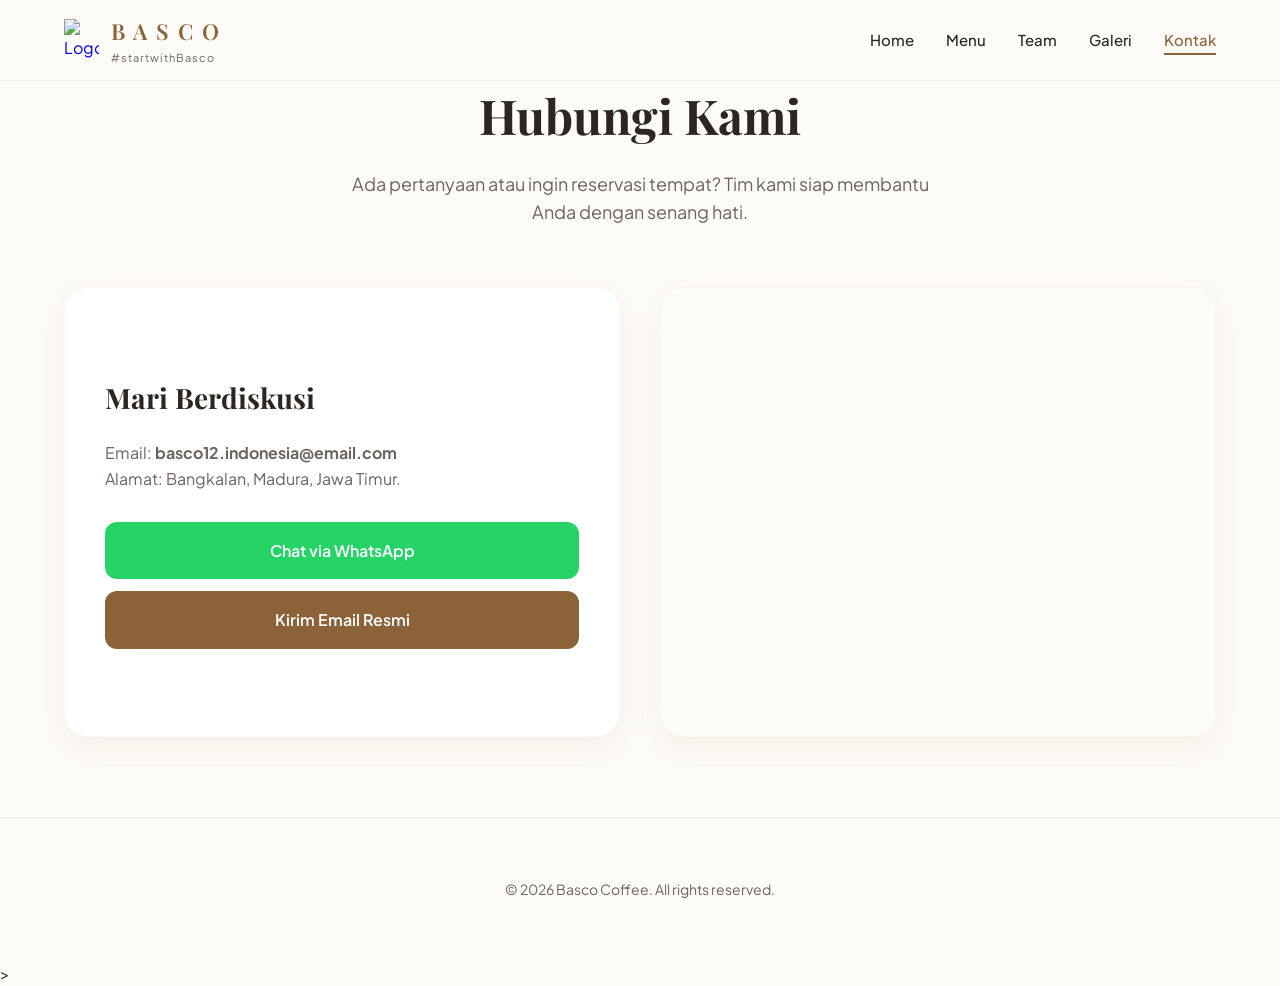
==== kontak.html @ 5ec3954d "Add files via upload" ====
<!doctype html>
<html lang="id">
  <head>
    <meta charset="utf-8" />
    <meta name="viewport" content="width=device-width,initial-scale=1" />
    <title>Kontak - B A S C O</title>
    <link rel="icon" href="img/logo basco 1.png" type="image/x-icon" />
    <meta
      name="description"
      content="Hubungi BASCO - Bangkalan Specialty Coffee melalui WhatsApp, Email, atau kunjungi lokasi kami."
    />

    <link rel="preconnect" href="https://fonts.googleapis.com" />
    <link rel="preconnect" href="https://fonts.gstatic.com" crossorigin />
    <link
      href="https://fonts.googleapis.com/css2?family=Plus+Jakarta+Sans:wght@300;400;500;600;700&family=Playfair+Display:ital,wght@0,600;1,400&display=swap"
      rel="stylesheet"
    />

    <style>
      :root {
        --bg-primary: #fdfbf7;
        --bg-secondary: #f4ede2;
        --text-main: #2c2520;
        --text-muted: #6e645e;
        --accent: #8c6239;
        --accent-hover: #6f4e2c;
        --white: #ffffff;
        --shadow: 0 10px 30px rgba(140, 98, 57, 0.08);
        --transition: all 0.3s cubic-bezier(0.4, 0, 0.2, 1);
      }

      * {
        box-sizing: border-box;
        margin: 0;
        padding: 0;
      }

      body {
        font-family: "Plus Jakarta Sans", sans-serif;
        background-color: var(--bg-primary);
        color: var(--text-main);
        line-height: 1.6;
      }

      .container {
        width: 100%;
        max-width: 1200px;
        margin: 0 auto;
        padding: 0 24px;
      }

      /* --- HEADER --- */
      header {
        background-color: rgba(253, 251, 247, 0.85);
        backdrop-filter: blur(12px);
        position: fixed;
        top: 0;
        left: 0;
        width: 100%;
        z-index: 1000;
        border-bottom: 1px solid rgba(140, 98, 57, 0.08);
      }
      .nav {
        display: flex;
        justify-content: space-between;
        align-items: center;
        height: 80px;
      }
      .brand {
        display: flex;
        align-items: center;
        gap: 12px;
        text-decoration: none;
      }
      .brand-title {
        font-family: "Playfair Display", serif;
        font-size: 22px;
        font-weight: 600;
        letter-spacing: 2px;
        color: var(--accent);
      }
      .brand-sub {
        font-size: 11px;
        color: var(--text-muted);
        letter-spacing: 1px;
      }

      nav ul {
        display: flex;
        list-style: none;
        gap: 32px;
      }
      nav ul a {
        font-size: 15px;
        font-weight: 500;
        color: var(--text-main);
        text-decoration: none;
        position: relative;
        transition: var(--transition);
      }
      nav ul a:hover,
      nav ul a.active {
        color: var(--accent);
      }
      nav ul a.active::after {
        content: "";
        position: absolute;
        bottom: -6px;
        left: 0;
        width: 100%;
        height: 2px;
        background-color: var(--accent);
      }

      .menu-toggle {
        display: none;
        background: none;
        border: none;
        font-size: 28px;
        cursor: pointer;
        color: var(--text-main);
      }

      /* --- CONTACT CONTENT --- */
      main {
        padding-top: 140px;
      }
      .hero-section {
        text-align: center;
        margin-bottom: 60px;
      }
      .hero-section h1 {
        font-family: "Playfair Display", serif;
        font-size: 48px;
        color: var(--text-main);
        margin-bottom: 16px;
      }
      .hero-section p {
        color: var(--text-muted);
        font-size: 18px;
        max-width: 600px;
        margin: 0 auto;
      }

      .contact-wrapper {
        display: grid;
        grid-template-columns: 1fr 1fr;
        gap: 40px;
        margin-bottom: 80px;
      }

      .cta-card {
        background: var(--white);
        padding: 40px;
        border-radius: 24px;
        box-shadow: var(--shadow);
        border: 1px solid rgba(140, 98, 57, 0.04);
        display: flex;
        flex-direction: column;
        justify-content: center;
      }

      .cta-card h2 {
        font-family: "Playfair Display", serif;
        font-size: 28px;
        margin-bottom: 20px;
      }
      .cta-card p {
        margin-bottom: 30px;
        color: var(--text-muted);
      }

      .btn-group {
        display: flex;
        flex-direction: column;
        gap: 12px;
      }
      .btn {
        padding: 16px 28px;
        border-radius: 12px;
        text-decoration: none;
        font-weight: 600;
        text-align: center;
        transition: var(--transition);
      }
      .btn-whatsapp {
        background: #25d366;
        color: white;
      }
      .btn-whatsapp:hover {
        background: #1eb954;
        transform: translateY(-3px);
      }
      .btn-email {
        background: var(--accent);
        color: white;
      }
      .btn-email:hover {
        background: var(--accent-hover);
        transform: translateY(-3px);
      }

      /* --- MAPS --- */
      .map-container {
        border-radius: 24px;
        overflow: hidden;
        box-shadow: var(--shadow);
        height: 450px;
        border: 1px solid rgba(140, 98, 57, 0.04);
      }

      /* --- MOBILE NAVIGATION PANEL --- */
      .mobile-nav {
        position: fixed;
        top: 0;
        left: 0;
        width: 100%;
        height: 100%;
        background: rgba(0, 0, 0, 0.5);
        z-index: 2000;
        display: none;
        justify-content: flex-end;
      }
      .mobile-nav .panel {
        background: var(--bg-primary);
        width: 280px;
        height: 100%;
        padding: 40px 24px;
        box-shadow: -10px 0 30px rgba(0, 0, 0, 0.1);
      }

      footer {
        padding: 60px 0;
        border-top: 1px solid var(--bg-secondary);
        text-align: center;
        color: var(--text-muted);
        font-size: 14px;
      }

      /* --- ANIMATION --- */
      .fade-up {
        opacity: 0;
        transform: translateY(20px);
        animation: fadeUp 0.6s forwards;
      }
      @keyframes fadeUp {
        to {
          opacity: 1;
          transform: translateY(0);
        }
      }

      @media (max-width: 992px) {
        .contact-wrapper {
          grid-template-columns: 1fr;
        }
        .map-container {
          height: 350px;
        }
      }

      @media (max-width: 768px) {
        nav {
          display: none;
        }
        .menu-toggle {
          display: block;
        }
        .hero-section h1 {
          font-size: 36px;
        }
      }
    </style>
  </head>
  <body>
    <header>
      <div class="container nav">
        <a href="index.html" class="brand">
          <img src="img/logo basco 1.png" alt="Logo" style="width: 35px" />
          <div>
            <div class="brand-title">B A S C O</div>
            <div class="brand-sub">#startwithBasco</div>
          </div>
        </a>

        <nav>
          <ul>
            <li><a href="index.html">Home</a></li>
            <li><a href="menu.html">Menu</a></li>
            <li><a href="team.html">Team</a></li>
            <li><a href="gallery.html">Galeri</a></li>
            <li><a href="kontak.html" class="active">Kontak</a></li>
          </ul>
        </nav>

        <button class="menu-toggle" onclick="openMobile()">☰</button>
      </div>
    </header>

    <main class="container">
      <section class="hero-section fade-up">
        <br />
        <br />
        <br />
        <h1>Hubungi Kami</h1>
        <p>
          Ada pertanyaan atau ingin reservasi tempat? Tim kami siap membantu
          Anda dengan senang hati.
        </p>
      </section>

      <div class="contact-wrapper">
        <div class="cta-card fade-up">
          <h2>Mari Berdiskusi</h2>
          <p>
            Email: <strong>basco12.indonesia@email.com</strong><br />
            Alamat: Bangkalan, Madura, Jawa Timur.
          </p>

          <div class="btn-group">
            <a
              href="https://wa.me/6282232493114"
              target="_blank"
              class="btn btn-whatsapp"
              >Chat via WhatsApp</a
            >
            <a href="mailto:basco12.indonesia@email.com" class="btn btn-email"
              >Kirim Email Resmi</a
            >
          </div>
        </div>

        <div class="map-container fade-up" style="animation-delay: 0.2s">
          <iframe
            src="https://www.google.com/maps/embed?pb=!1m18!1m12!1m3!1d3959.6967725449217!2d112.75744847518268!3d-7.044875469029842!2m3!1f0!2f0!3f0!3m2!1i1024!2i768!4f13.1!3m3!1m2!1s0x2dd8059f8049bed9%3A0x55aa58daf862b1c2!2sBASCO%20COFFEE!5e0!3m2!1sid!2sid!4v1778830963346!5m2!1sid!2sid"
            width="600"
            height="450"
            style="border: 0"
            allowfullscreen=""
            loading="lazy"
            referrerpolicy="no-referrer-when-downgrade"
          ></iframe>
        </div>
      </div>
    </main>

    <footer>
      <p>&copy; <span id="year"></span> Basco Coffee. All rights reserved.</p>
    </footer>

    <div class="mobile-nav" id="mobileNav" onclick="closeMobile()">
      <div class="panel" onclick="event.stopPropagation()">
        <nav style="display: block">
          <ul
            style="
              list-style: none;
              padding: 0;
              margin: 0;
              display: flex;
              flex-direction: column;
              gap: 20px;
            "
          >
            <li><a href="index.html" onclick="closeMobile()">Home</a></li>
            <li><a href="menu.html" onclick="closeMobile()">Menu</a></li>
            <li><a href="team.html" onclick="closeMobile()">Team</a></li>
            <li><a href="gallery.html" onclick="closeMobile()">Galeri</a></li>
            <li><a href="kontak.html" onclick="closeMobile()">Kontak</a></li>
          </ul>
        </nav>
      </div>
    </div>

    <script>
      document.getElementById("year").textContent = new Date().getFullYear();

      function openMobile() {
        document.getElementById("mobileNav").style.display = "flex";
      }
      function closeMobile() {
        document.getElementById("mobileNav").style.display = "none";
      }

      window.onclick = function (event) {
        const modal = document.getElementById("mobileNav");
        if (event.target == modal) {
          modal.style.display = "none";
        }
      };
    </script>
  </body>
</html>
>
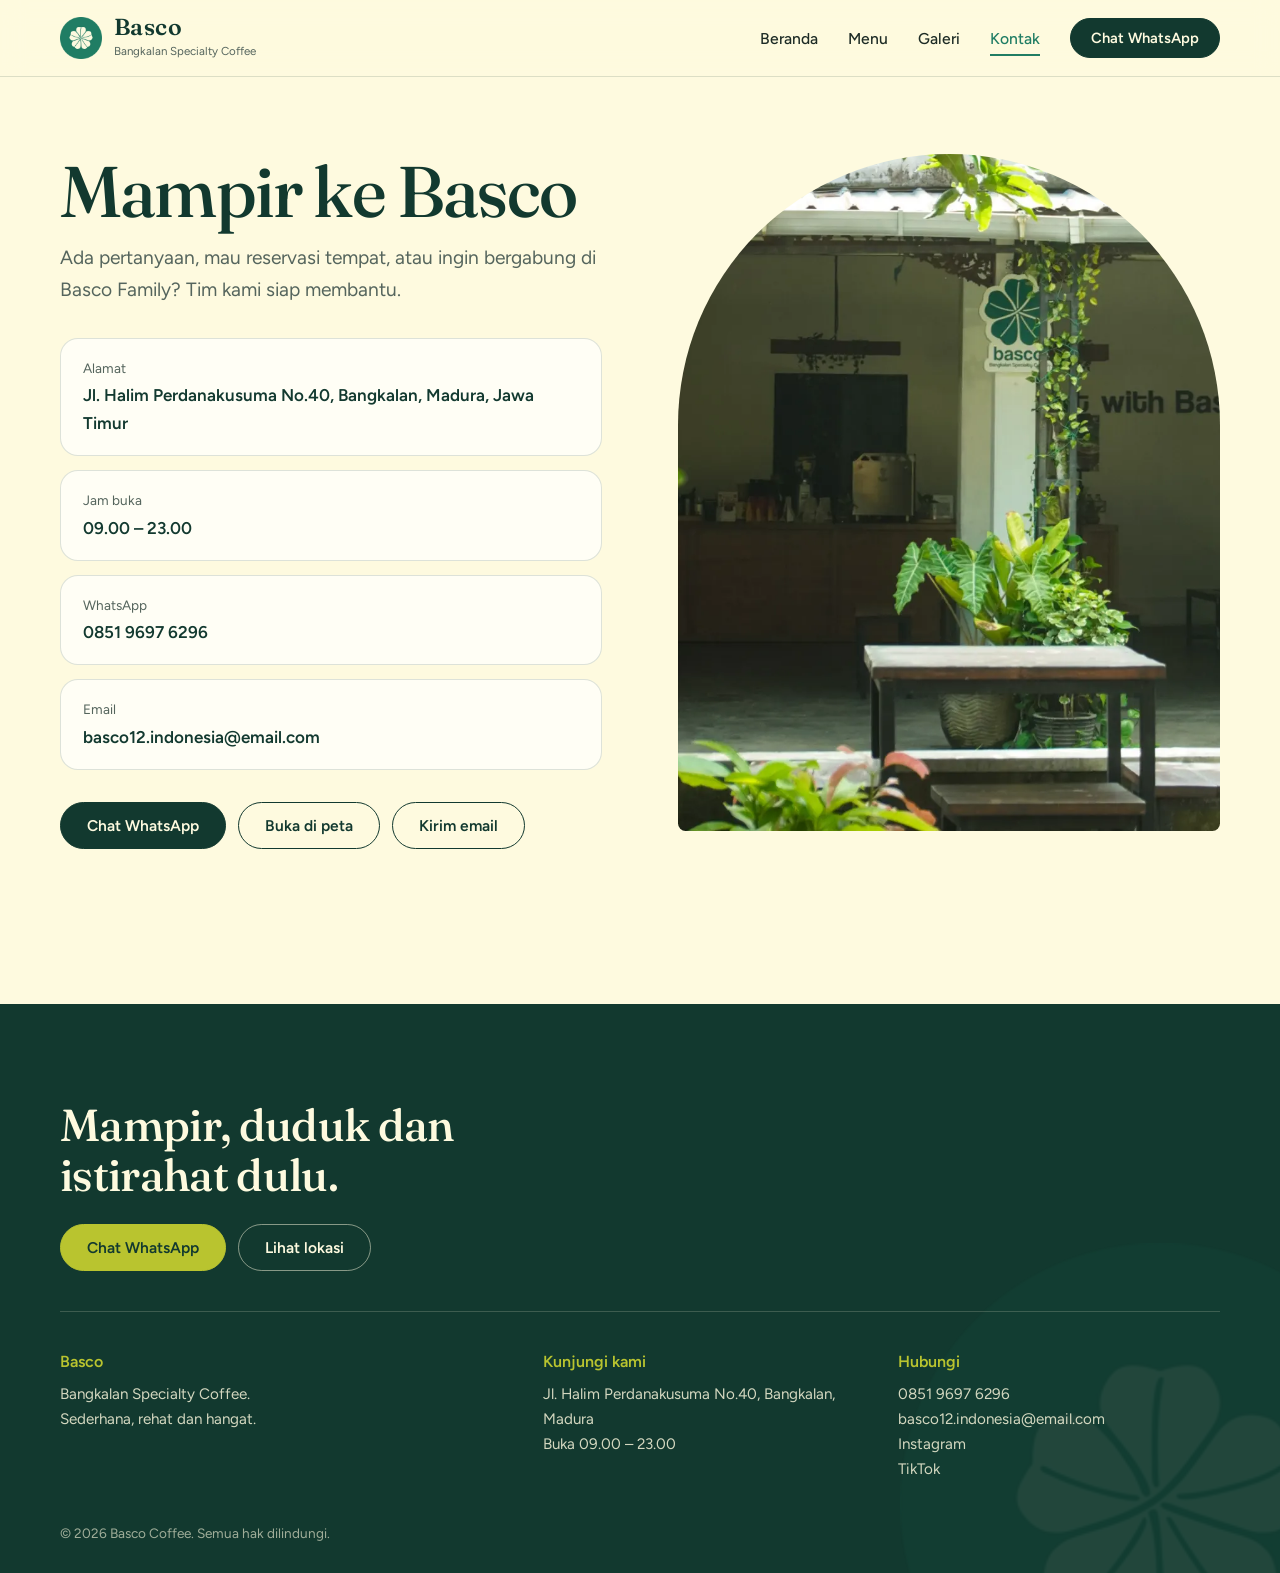
==== commit 077a21ca: "Add files via upload" ====
--- a/kontak.html
+++ b/kontak.html
@@ -1,394 +1,48 @@
-<!doctype html>
-<html lang="id">
-  <head>
-    <meta charset="utf-8" />
-    <meta name="viewport" content="width=device-width,initial-scale=1" />
-    <title>Kontak - B A S C O</title>
-    <link rel="icon" href="img/logo basco 1.png" type="image/x-icon" />
-    <meta
-      name="description"
-      content="Hubungi BASCO - Bangkalan Specialty Coffee melalui WhatsApp, Email, atau kunjungi lokasi kami."
-    />
-
-    <link rel="preconnect" href="https://fonts.googleapis.com" />
-    <link rel="preconnect" href="https://fonts.gstatic.com" crossorigin />
-    <link
-      href="https://fonts.googleapis.com/css2?family=Plus+Jakarta+Sans:wght@300;400;500;600;700&family=Playfair+Display:ital,wght@0,600;1,400&display=swap"
-      rel="stylesheet"
-    />
-
-    <style>
-      :root {
-        --bg-primary: #fdfbf7;
-        --bg-secondary: #f4ede2;
-        --text-main: #2c2520;
-        --text-muted: #6e645e;
-        --accent: #8c6239;
-        --accent-hover: #6f4e2c;
-        --white: #ffffff;
-        --shadow: 0 10px 30px rgba(140, 98, 57, 0.08);
-        --transition: all 0.3s cubic-bezier(0.4, 0, 0.2, 1);
-      }
-
-      * {
-        box-sizing: border-box;
-        margin: 0;
-        padding: 0;
-      }
-
-      body {
-        font-family: "Plus Jakarta Sans", sans-serif;
-        background-color: var(--bg-primary);
-        color: var(--text-main);
-        line-height: 1.6;
-      }
-
-      .container {
-        width: 100%;
-        max-width: 1200px;
-        margin: 0 auto;
-        padding: 0 24px;
-      }
-
-      /* --- HEADER --- */
-      header {
-        background-color: rgba(253, 251, 247, 0.85);
-        backdrop-filter: blur(12px);
-        position: fixed;
-        top: 0;
-        left: 0;
-        width: 100%;
-        z-index: 1000;
-        border-bottom: 1px solid rgba(140, 98, 57, 0.08);
-      }
-      .nav {
-        display: flex;
-        justify-content: space-between;
-        align-items: center;
-        height: 80px;
-      }
-      .brand {
-        display: flex;
-        align-items: center;
-        gap: 12px;
-        text-decoration: none;
-      }
-      .brand-title {
-        font-family: "Playfair Display", serif;
-        font-size: 22px;
-        font-weight: 600;
-        letter-spacing: 2px;
-        color: var(--accent);
-      }
-      .brand-sub {
-        font-size: 11px;
-        color: var(--text-muted);
-        letter-spacing: 1px;
-      }
-
-      nav ul {
-        display: flex;
-        list-style: none;
-        gap: 32px;
-      }
-      nav ul a {
-        font-size: 15px;
-        font-weight: 500;
-        color: var(--text-main);
-        text-decoration: none;
-        position: relative;
-        transition: var(--transition);
-      }
-      nav ul a:hover,
-      nav ul a.active {
-        color: var(--accent);
-      }
-      nav ul a.active::after {
-        content: "";
-        position: absolute;
-        bottom: -6px;
-        left: 0;
-        width: 100%;
-        height: 2px;
-        background-color: var(--accent);
-      }
-
-      .menu-toggle {
-        display: none;
-        background: none;
-        border: none;
-        font-size: 28px;
-        cursor: pointer;
-        color: var(--text-main);
-      }
-
-      /* --- CONTACT CONTENT --- */
-      main {
-        padding-top: 140px;
-      }
-      .hero-section {
-        text-align: center;
-        margin-bottom: 60px;
-      }
-      .hero-section h1 {
-        font-family: "Playfair Display", serif;
-        font-size: 48px;
-        color: var(--text-main);
-        margin-bottom: 16px;
-      }
-      .hero-section p {
-        color: var(--text-muted);
-        font-size: 18px;
-        max-width: 600px;
-        margin: 0 auto;
-      }
-
-      .contact-wrapper {
-        display: grid;
-        grid-template-columns: 1fr 1fr;
-        gap: 40px;
-        margin-bottom: 80px;
-      }
-
-      .cta-card {
-        background: var(--white);
-        padding: 40px;
-        border-radius: 24px;
-        box-shadow: var(--shadow);
-        border: 1px solid rgba(140, 98, 57, 0.04);
-        display: flex;
-        flex-direction: column;
-        justify-content: center;
-      }
-
-      .cta-card h2 {
-        font-family: "Playfair Display", serif;
-        font-size: 28px;
-        margin-bottom: 20px;
-      }
-      .cta-card p {
-        margin-bottom: 30px;
-        color: var(--text-muted);
-      }
-
-      .btn-group {
-        display: flex;
-        flex-direction: column;
-        gap: 12px;
-      }
-      .btn {
-        padding: 16px 28px;
-        border-radius: 12px;
-        text-decoration: none;
-        font-weight: 600;
-        text-align: center;
-        transition: var(--transition);
-      }
-      .btn-whatsapp {
-        background: #25d366;
-        color: white;
-      }
-      .btn-whatsapp:hover {
-        background: #1eb954;
-        transform: translateY(-3px);
-      }
-      .btn-email {
-        background: var(--accent);
-        color: white;
-      }
-      .btn-email:hover {
-        background: var(--accent-hover);
-        transform: translateY(-3px);
-      }
-
-      /* --- MAPS --- */
-      .map-container {
-        border-radius: 24px;
-        overflow: hidden;
-        box-shadow: var(--shadow);
-        height: 450px;
-        border: 1px solid rgba(140, 98, 57, 0.04);
-      }
-
-      /* --- MOBILE NAVIGATION PANEL --- */
-      .mobile-nav {
-        position: fixed;
-        top: 0;
-        left: 0;
-        width: 100%;
-        height: 100%;
-        background: rgba(0, 0, 0, 0.5);
-        z-index: 2000;
-        display: none;
-        justify-content: flex-end;
-      }
-      .mobile-nav .panel {
-        background: var(--bg-primary);
-        width: 280px;
-        height: 100%;
-        padding: 40px 24px;
-        box-shadow: -10px 0 30px rgba(0, 0, 0, 0.1);
-      }
-
-      footer {
-        padding: 60px 0;
-        border-top: 1px solid var(--bg-secondary);
-        text-align: center;
-        color: var(--text-muted);
-        font-size: 14px;
-      }
-
-      /* --- ANIMATION --- */
-      .fade-up {
-        opacity: 0;
-        transform: translateY(20px);
-        animation: fadeUp 0.6s forwards;
-      }
-      @keyframes fadeUp {
-        to {
-          opacity: 1;
-          transform: translateY(0);
-        }
-      }
-
-      @media (max-width: 992px) {
-        .contact-wrapper {
-          grid-template-columns: 1fr;
-        }
-        .map-container {
-          height: 350px;
-        }
-      }
-
-      @media (max-width: 768px) {
-        nav {
-          display: none;
-        }
-        .menu-toggle {
-          display: block;
-        }
-        .hero-section h1 {
-          font-size: 36px;
-        }
-      }
-    </style>
-  </head>
-  <body>
-    <header>
-      <div class="container nav">
-        <a href="index.html" class="brand">
-          <img src="img/logo basco 1.png" alt="Logo" style="width: 35px" />
-          <div>
-            <div class="brand-title">B A S C O</div>
-            <div class="brand-sub">#startwithBasco</div>
-          </div>
-        </a>
-
-        <nav>
-          <ul>
-            <li><a href="index.html">Home</a></li>
-            <li><a href="menu.html">Menu</a></li>
-            <li><a href="team.html">Team</a></li>
-            <li><a href="gallery.html">Galeri</a></li>
-            <li><a href="kontak.html" class="active">Kontak</a></li>
-          </ul>
-        </nav>
-
-        <button class="menu-toggle" onclick="openMobile()">☰</button>
-      </div>
-    </header>
-
-    <main class="container">
-      <section class="hero-section fade-up">
-        <br />
-        <br />
-        <br />
-        <h1>Hubungi Kami</h1>
-        <p>
-          Ada pertanyaan atau ingin reservasi tempat? Tim kami siap membantu
-          Anda dengan senang hati.
-        </p>
-      </section>
-
-      <div class="contact-wrapper">
-        <div class="cta-card fade-up">
-          <h2>Mari Berdiskusi</h2>
-          <p>
-            Email: <strong>basco12.indonesia@email.com</strong><br />
-            Alamat: Bangkalan, Madura, Jawa Timur.
-          </p>
-
-          <div class="btn-group">
-            <a
-              href="https://wa.me/6282232493114"
-              target="_blank"
-              class="btn btn-whatsapp"
-              >Chat via WhatsApp</a
-            >
-            <a href="mailto:basco12.indonesia@email.com" class="btn btn-email"
-              >Kirim Email Resmi</a
-            >
-          </div>
-        </div>
-
-        <div class="map-container fade-up" style="animation-delay: 0.2s">
-          <iframe
-            src="https://www.google.com/maps/embed?pb=!1m18!1m12!1m3!1d3959.6967725449217!2d112.75744847518268!3d-7.044875469029842!2m3!1f0!2f0!3f0!3m2!1i1024!2i768!4f13.1!3m3!1m2!1s0x2dd8059f8049bed9%3A0x55aa58daf862b1c2!2sBASCO%20COFFEE!5e0!3m2!1sid!2sid!4v1778830963346!5m2!1sid!2sid"
-            width="600"
-            height="450"
-            style="border: 0"
-            allowfullscreen=""
-            loading="lazy"
-            referrerpolicy="no-referrer-when-downgrade"
-          ></iframe>
-        </div>
-      </div>
-    </main>
-
-    <footer>
-      <p>&copy; <span id="year"></span> Basco Coffee. All rights reserved.</p>
-    </footer>
-
-    <div class="mobile-nav" id="mobileNav" onclick="closeMobile()">
-      <div class="panel" onclick="event.stopPropagation()">
-        <nav style="display: block">
-          <ul
-            style="
-              list-style: none;
-              padding: 0;
-              margin: 0;
-              display: flex;
-              flex-direction: column;
-              gap: 20px;
-            "
-          >
-            <li><a href="index.html" onclick="closeMobile()">Home</a></li>
-            <li><a href="menu.html" onclick="closeMobile()">Menu</a></li>
-            <li><a href="team.html" onclick="closeMobile()">Team</a></li>
-            <li><a href="gallery.html" onclick="closeMobile()">Galeri</a></li>
-            <li><a href="kontak.html" onclick="closeMobile()">Kontak</a></li>
-          </ul>
-        </nav>
-      </div>
-    </div>
-
-    <script>
-      document.getElementById("year").textContent = new Date().getFullYear();
-
-      function openMobile() {
-        document.getElementById("mobileNav").style.display = "flex";
-      }
-      function closeMobile() {
-        document.getElementById("mobileNav").style.display = "none";
-      }
-
-      window.onclick = function (event) {
-        const modal = document.getElementById("mobileNav");
-        if (event.target == modal) {
-          modal.style.display = "none";
-        }
-      };
-    </script>
-  </body>
-</html>
->
+<!doctype html>
+<html lang="id">
+<head>
+  <meta charset="utf-8" />
+  <meta name="viewport" content="width=device-width, initial-scale=1" />
+  <title>Kontak — Basco</title>
+  <meta name="description" content="Alamat, jam buka, dan kontak Basco Coffee Bangkalan." />
+  <link rel="icon" href="img/favicon.png" type="image/png" />
+  <link rel="preconnect" href="https://fonts.googleapis.com" />
+  <link rel="preconnect" href="https://fonts.gstatic.com" crossorigin />
+  <link href="https://fonts.googleapis.com/css2?family=Fraunces:ital,opsz,wght@0,9..144,400..700;1,9..144,400..600&family=Figtree:wght@400;500;600;700&display=swap" rel="stylesheet" />
+  <link rel="stylesheet" href="css/style.css" />
+</head>
+<body>
+  <div id="head"></div>
+
+  <main>
+    <section class="wrap page-top">
+      <div class="kontak">
+        <div>
+          <h1>Mampir ke Basco</h1>
+          <p class="lead">Ada pertanyaan, mau reservasi tempat, atau ingin bergabung di Basco Family? Tim kami siap membantu.</p>
+          <dl class="kartu-kontak">
+            <div><dt>Alamat</dt><dd>Jl. Halim Perdanakusuma No.40, Bangkalan, Madura, Jawa Timur</dd></div>
+            <div><dt>Jam buka</dt><dd>09.00 – 23.00</dd></div>
+            <div><dt>WhatsApp</dt><dd>0851 9697 6296</dd></div>
+            <div><dt>Email</dt><dd>basco12.indonesia@email.com</dd></div>
+          </dl>
+          <div class="row">
+            <a class="btn" id="wa" href="#" target="_blank" rel="noopener">Chat WhatsApp</a>
+            <a class="btn ghost" id="mp" href="#" target="_blank" rel="noopener">Buka di peta</a>
+            <a class="btn ghost" id="em" href="#">Kirim email</a>
+          </div>
+        </div>
+        <div class="arch"><img src="img/p-taman.webp" alt="Teras taman Basco dengan tanaman rimbun" /></div>
+      </div>
+    </section>
+    <script>
+      /* tautan diisi dari INFO di js/site.js agar nomor dan alamat cukup diubah di satu tempat */
+      window.addEventListener("DOMContentLoaded", () => { document.getElementById("wa").href = WA; document.getElementById("mp").href = INFO.maps; document.getElementById("em").href = "mailto:" + INFO.email; });
+    </script>
+  </main>
+
+  <div id="foot"></div>
+  <script src="js/data.js"></script>
+  <script src="js/site.js"></script>
+</body>
+</html>
--- a/css/style.css
+++ b/css/style.css
@@ -0,0 +1,242 @@
+/* ==========================================================
+   BASCO — Bangkalan Specialty Coffee
+   Palet diambil dari logo: hijau daun + krem, aksen lime dari cangkir.
+   ========================================================== */
+:root {
+  --daun: #12392f;      /* hijau tua: teks, footer, tombol utama */
+  --hijau: #207d64;     /* hijau logo */
+  --krem: #fefadf;      /* krem logo: latar halaman */
+  --kertas: #fffef5;    /* permukaan kartu */
+  --lime: #b9c42f;      /* aksen cangkir */
+  --tinta: #1d2b25;
+  --redam: #55655d;     /* teks sekunder */
+  --garis: rgba(18, 57, 47, 0.14);
+  --serif: "Fraunces", Georgia, serif;
+  --sans: "Figtree", system-ui, sans-serif;
+  --lebar: 1160px;
+}
+
+*, *::before, *::after { box-sizing: border-box; }
+html { scroll-behavior: smooth; scroll-padding-top: 140px; }
+body {
+  margin: 0;
+  font: 400 1.0625rem/1.65 var(--sans);
+  color: var(--tinta);
+  background: var(--krem);
+  -webkit-font-smoothing: antialiased;
+}
+img { display: block; max-width: 100%; }
+a { color: inherit; text-decoration: none; }
+h1, h2, h3, p { margin: 0; }
+:focus-visible { outline: 3px solid var(--hijau); outline-offset: 3px; border-radius: 6px; }
+
+.wrap { width: min(var(--lebar), 100% - 48px); margin-inline: auto; }
+.sec { padding-block: clamp(64px, 9vw, 116px); }
+.serif, h1, h2, h3 { font-family: var(--serif); font-weight: 500; letter-spacing: -0.015em; }
+h1 { font-size: clamp(2.5rem, 5.6vw, 4.5rem); line-height: 1.04; letter-spacing: -0.025em; }
+h2 { font-size: clamp(1.9rem, 3.6vw, 2.8rem); line-height: 1.12; }
+h3 { font-size: 1.25rem; line-height: 1.25; }
+.lead { font-size: 1.2rem; color: var(--redam); max-width: 46ch; }
+.muted { color: var(--redam); }
+
+/* ---------- Tombol ---------- */
+.btn {
+  display: inline-flex; align-items: center; justify-content: center;
+  padding: 13px 26px; border-radius: 999px;
+  font: 600 0.97rem var(--sans);
+  background: var(--daun); color: var(--krem);
+  border: 1.5px solid var(--daun); cursor: pointer;
+  transition: background .2s, color .2s, border-color .2s;
+}
+.btn:hover { background: var(--hijau); border-color: var(--hijau); }
+.btn.ghost { background: transparent; color: var(--daun); }
+.btn.ghost:hover { background: var(--daun); color: var(--krem); border-color: var(--daun); }
+.btn.lime { background: var(--lime); border-color: var(--lime); color: var(--daun); }
+.btn.lime:hover { background: var(--krem); border-color: var(--krem); }
+.btn.line-light { background: transparent; color: var(--krem); border-color: rgba(254,250,223,.5); }
+.btn.line-light:hover { background: var(--krem); color: var(--daun); border-color: var(--krem); }
+.row { display: flex; flex-wrap: wrap; gap: 12px; }
+
+/* ---------- Header ---------- */
+.site-head {
+  position: sticky; top: 0; z-index: 50;
+  background: rgba(254, 250, 223, .88);
+  backdrop-filter: blur(12px);
+  border-bottom: 1px solid var(--garis);
+}
+.bar { display: flex; align-items: center; justify-content: space-between; height: 76px; gap: 24px; }
+.brand { display: flex; align-items: center; gap: 12px; }
+.brand img { width: 42px; height: 42px; }
+.brand b { display: block; font: 600 1.45rem/1 var(--serif); letter-spacing: .02em; color: var(--daun); }
+.brand small { display: block; font-size: .72rem; color: var(--redam); margin-top: 3px; }
+.links { display: flex; align-items: center; gap: 30px; list-style: none; margin: 0; padding: 0; }
+.links a:not(.btn) { font-weight: 500; font-size: .98rem; padding: 6px 0; border-bottom: 2px solid transparent; }
+.links a:not(.btn):hover { border-color: var(--lime); }
+.links a[aria-current="page"] { border-color: var(--hijau); color: var(--hijau); }
+.links .btn { padding: 10px 20px; font-size: .92rem; }
+.burger { display: none; font: 600 .95rem var(--sans); background: none; border: 1.5px solid var(--daun); color: var(--daun); border-radius: 999px; padding: 8px 18px; cursor: pointer; }
+
+/* ---------- Hero ---------- */
+.hero { padding-block: clamp(36px, 6vw, 72px) 0; }
+.hero-grid { display: grid; grid-template-columns: 1.05fr .95fr; gap: clamp(32px, 6vw, 88px); align-items: center; }
+.hero h1 { color: var(--daun); margin-bottom: 22px; }
+.hero .lead { margin-bottom: 32px; }
+.hero-photo { position: relative; }
+.arch { border-radius: 999px 999px 28px 28px; overflow: hidden; aspect-ratio: 4 / 5; background: var(--hijau); }
+.arch img { width: 100%; height: 100%; object-fit: cover; }
+.hero-photo .cup {
+  position: absolute; left: -9%; bottom: 7%; width: 34%; aspect-ratio: 1;
+  border-radius: 50%; overflow: hidden; border: 6px solid var(--krem);
+}
+.cup img { width: 100%; height: 100%; object-fit: cover; }
+.info {
+  display: grid; grid-template-columns: repeat(3, 1fr);
+  margin-top: clamp(48px, 7vw, 88px);
+  border-top: 1px solid var(--garis); border-bottom: 1px solid var(--garis);
+}
+.info > div { padding: 22px 24px; }
+.info > div + div { border-left: 1px solid var(--garis); }
+.info dt { font-size: .85rem; color: var(--redam); }
+.info dd { margin: 2px 0 0; font-weight: 600; color: var(--daun); }
+
+/* Satu momen masuk di halaman utama; hormati reduced-motion */
+@keyframes naik { from { opacity: 0; transform: translateY(18px); } to { opacity: 1; transform: none; } }
+@keyframes buka { from { clip-path: inset(100% 0 0 0 round 999px 999px 28px 28px); } to { clip-path: inset(0 round 999px 999px 28px 28px); } }
+.hero-copy > * { animation: naik .8s cubic-bezier(.2,.7,.2,1) backwards; }
+.hero-copy > :nth-child(2) { animation-delay: .1s; }
+.hero-copy > :nth-child(3) { animation-delay: .2s; }
+.hero .arch { animation: buka 1.1s cubic-bezier(.2,.7,.2,1) backwards; }
+@media (prefers-reduced-motion: reduce) {
+  .hero-copy > *, .hero .arch { animation: none; }
+  html { scroll-behavior: auto; }
+}
+
+/* ---------- Kepala seksi ---------- */
+.sec-head { display: flex; justify-content: space-between; align-items: end; gap: 24px; margin-bottom: 40px; flex-wrap: wrap; }
+.sec-head h2 { color: var(--daun); }
+.sec-head p { color: var(--redam); margin-top: 8px; max-width: 48ch; }
+.more { font-weight: 600; color: var(--hijau); border-bottom: 2px solid var(--lime); padding-bottom: 2px; }
+
+/* ---------- Foto produk (latar putih, zoom untuk membuang watermark) ---------- */
+.pic { position: relative; overflow: hidden; background: #fff; border-radius: 18px; aspect-ratio: 1; }
+.pic img { width: 100%; height: 100%; object-fit: cover; }
+.pic.drink img { transform: scale(1.6); transform-origin: 50% 56%; }
+.pic.ph { background: var(--hijau); display: grid; place-items: center; }
+.pic.ph img { width: 78%; height: auto; transform: none; }
+
+.best { display: grid; grid-template-columns: repeat(4, 1fr); gap: 20px; }
+.best article { background: var(--kertas); border: 1px solid var(--garis); border-radius: 22px; padding: 12px 12px 20px; }
+.best .pic { border-radius: 14px; }
+.best h3 { margin: 16px 8px 2px; color: var(--daun); }
+.best p { margin: 0 8px; font-size: .94rem; color: var(--redam); }
+.best .harga { margin: 10px 8px 0; font-weight: 700; color: var(--hijau); }
+
+/* ---------- Tentang ---------- */
+.about { background: var(--daun); color: var(--krem); border-radius: 36px; padding: clamp(36px, 6vw, 80px); display: grid; grid-template-columns: 1fr 1fr; gap: clamp(32px, 6vw, 80px); align-items: center; }
+.about h2 { margin-bottom: 20px; }
+.about p { color: rgba(254,250,223,.82); margin-bottom: 16px; max-width: 52ch; }
+.about .row { margin-top: 28px; }
+.duo { display: grid; grid-template-columns: 1fr 1fr; gap: 14px; }
+.duo img { width: 100%; border-radius: 20px; object-fit: cover; aspect-ratio: 3 / 4; }
+.duo img:last-child { margin-top: 36px; }
+
+/* ---------- Suasana (bento) ---------- */
+.bento { display: grid; grid-template-columns: repeat(4, 1fr); grid-auto-rows: clamp(150px, 20vw, 240px); gap: 14px; }
+.bento img { width: 100%; height: 100%; object-fit: cover; border-radius: 20px; }
+.bento img:first-child { grid-column: span 2; grid-row: span 2; }
+
+/* ---------- Promo pelajar ---------- */
+.promo { display: grid; grid-template-columns: 1.2fr .8fr; gap: 32px; align-items: center; border: 1.5px solid var(--daun); border-radius: 28px; padding: clamp(28px, 5vw, 56px); background: var(--kertas); }
+.promo h2 { color: var(--daun); margin-bottom: 12px; }
+.promo p { color: var(--redam); margin-bottom: 24px; max-width: 48ch; }
+.promo ul { list-style: none; margin: 0; padding: 0; }
+.promo li { display: flex; justify-content: space-between; gap: 16px; padding: 14px 0; border-bottom: 1px dashed var(--garis); }
+.promo li:last-child { border: 0; }
+.promo li b { color: var(--hijau); font-size: 1.2rem; font-family: var(--serif); }
+
+/* ---------- Halaman dalam ---------- */
+.page-top { padding-block: clamp(40px, 6vw, 80px) clamp(24px, 4vw, 40px); }
+.page-top h1 { color: var(--daun); margin-bottom: 14px; }
+
+/* ---------- Menu ---------- */
+.chips { position: sticky; top: 76px; z-index: 40; background: rgba(254,250,223,.94); backdrop-filter: blur(10px); border-bottom: 1px solid var(--garis); }
+.chips .wrap { display: flex; gap: 10px; overflow-x: auto; padding-block: 12px; scrollbar-width: none; }
+.chips a { flex: none; padding: 7px 16px; border: 1.5px solid var(--garis); border-radius: 999px; font-weight: 500; font-size: .93rem; background: var(--kertas); }
+.chips a:hover, .chips a.on { background: var(--daun); color: var(--krem); border-color: var(--daun); }
+.kat { padding-top: clamp(40px, 6vw, 72px); }
+.kat h2 { color: var(--daun); }
+.kat > .wrap > p { color: var(--redam); margin: 6px 0 28px; }
+.list { display: grid; grid-template-columns: 1fr 1fr; gap: 6px 56px; }
+.item { display: grid; grid-template-columns: 84px 1fr; gap: 16px; align-items: center; padding: 14px 0; border-bottom: 1px dashed var(--garis); }
+.item .pic { border-radius: 16px; }
+.item .top { display: flex; align-items: baseline; gap: 10px; }
+.item h3 { font-size: 1.1rem; color: var(--daun); }
+.item .dots { flex: 1; border-bottom: 2px dotted var(--garis); transform: translateY(-4px); min-width: 12px; }
+.item .harga { font-weight: 700; color: var(--hijau); }
+.item p { font-size: .92rem; color: var(--redam); line-height: 1.45; margin-top: 2px; }
+.trilogy { display: grid; grid-template-columns: repeat(3, 1fr); gap: 20px; }
+.trilogy article { background: var(--daun); color: var(--krem); border-radius: 26px; padding: 12px 12px 24px; }
+.trilogy .pic { aspect-ratio: 4 / 3; border-radius: 16px; }
+.trilogy .pic.drink img { transform: scale(1.45); }
+.trilogy h3 { font-size: 1.5rem; margin: 18px 10px 4px; }
+.trilogy p { margin: 0 10px; color: rgba(254,250,223,.78); }
+.trilogy .harga { margin: 12px 10px 0; display: inline-block; background: var(--lime); color: var(--daun); font-weight: 700; padding: 3px 14px; border-radius: 999px; }
+
+/* ---------- Galeri ---------- */
+.masonry { columns: 3 280px; column-gap: 16px; }
+.masonry button { display: block; width: 100%; padding: 0; margin: 0 0 16px; border: 0; background: none; cursor: zoom-in; border-radius: 20px; overflow: hidden; break-inside: avoid; }
+.masonry img { width: 100%; height: auto; transition: transform .5s; }
+.masonry button:hover img { transform: scale(1.03); }
+dialog.lb { border: 0; padding: 0; background: transparent; max-width: min(92vw, 900px); max-height: 92vh; }
+dialog.lb::backdrop { background: rgba(10, 30, 24, .88); }
+dialog.lb img { max-height: 84vh; width: auto; margin-inline: auto; border-radius: 16px; }
+dialog.lb p { color: var(--krem); text-align: center; margin-top: 12px; font-size: .95rem; }
+dialog.lb button { position: absolute; top: -8px; right: -8px; width: 40px; height: 40px; border-radius: 50%; border: 0; background: var(--krem); color: var(--daun); font: 600 1.2rem var(--sans); cursor: pointer; }
+
+/* ---------- Kontak ---------- */
+.kontak { display: grid; grid-template-columns: 1fr 1fr; gap: clamp(32px, 6vw, 80px); align-items: start; }
+.kartu-kontak { display: grid; gap: 14px; margin: 32px 0; }
+.kartu-kontak > div { background: var(--kertas); border: 1px solid var(--garis); border-radius: 18px; padding: 18px 22px; }
+.kartu-kontak dt { font-size: .85rem; color: var(--redam); }
+.kartu-kontak dd { margin: 2px 0 0; font-weight: 600; color: var(--daun); overflow-wrap: anywhere; }
+.kontak .arch { aspect-ratio: 4 / 5; }
+
+/* ---------- Footer ---------- */
+.site-foot { position: relative; overflow: hidden; background: var(--daun); color: var(--krem); margin-top: clamp(64px, 9vw, 116px); }
+.site-foot::before { content: ""; position: absolute; right: -140px; bottom: -190px; width: 520px; height: 520px; background: url("../img/logo.webp") center / contain no-repeat; opacity: .07; pointer-events: none; }
+.cta { padding-block: clamp(56px, 8vw, 96px) 40px; position: relative; }
+.cta h2 { max-width: 18ch; margin-bottom: 24px; }
+.foot-grid { position: relative; display: grid; grid-template-columns: 1.4fr 1fr 1fr; gap: 32px; padding-block: 40px; border-top: 1px solid rgba(254,250,223,.18); font-size: .95rem; }
+.foot-grid h3 { font-size: 1rem; margin-bottom: 10px; color: var(--lime); font-family: var(--sans); font-weight: 600; letter-spacing: 0; }
+.foot-grid p, .foot-grid a { color: rgba(254,250,223,.82); display: block; }
+.foot-grid a:hover { color: var(--krem); text-decoration: underline; }
+.copy { position: relative; padding-bottom: 28px; font-size: .85rem; color: rgba(254,250,223,.6); }
+
+/* ---------- Responsif ---------- */
+@media (max-width: 900px) {
+  .hero-grid, .about, .promo, .kontak { grid-template-columns: 1fr; }
+  .hero-photo { max-width: 460px; margin-inline: auto; width: 100%; }
+  .hero-photo .cup { left: -4%; }
+  .best { grid-template-columns: repeat(2, 1fr); }
+  .trilogy { grid-template-columns: 1fr; }
+  .list { grid-template-columns: 1fr; }
+  .bento { grid-template-columns: repeat(2, 1fr); }
+  .info { grid-template-columns: 1fr; }
+  .info > div + div { border-left: 0; border-top: 1px solid var(--garis); }
+  .foot-grid { grid-template-columns: 1fr; }
+}
+@media (max-width: 820px) {
+  .burger { display: block; }
+  .links { display: none; position: absolute; top: 100%; left: 0; right: 0; flex-direction: column; align-items: stretch; gap: 4px; padding: 16px 24px 24px; background: var(--krem); border-bottom: 1px solid var(--garis); }
+  .site-head.open .links { display: flex; }
+  .links a:not(.btn) { padding: 12px 0; }
+  .site-head { position: sticky; }
+  .chips { top: 76px; }
+}
+@media (max-width: 520px) {
+  .wrap { width: calc(100% - 36px); }
+  .best { gap: 12px; }
+  .best h3 { font-size: 1.05rem; }
+  .best p { font-size: .85rem; }
+  .item { grid-template-columns: 72px 1fr; }
+}
